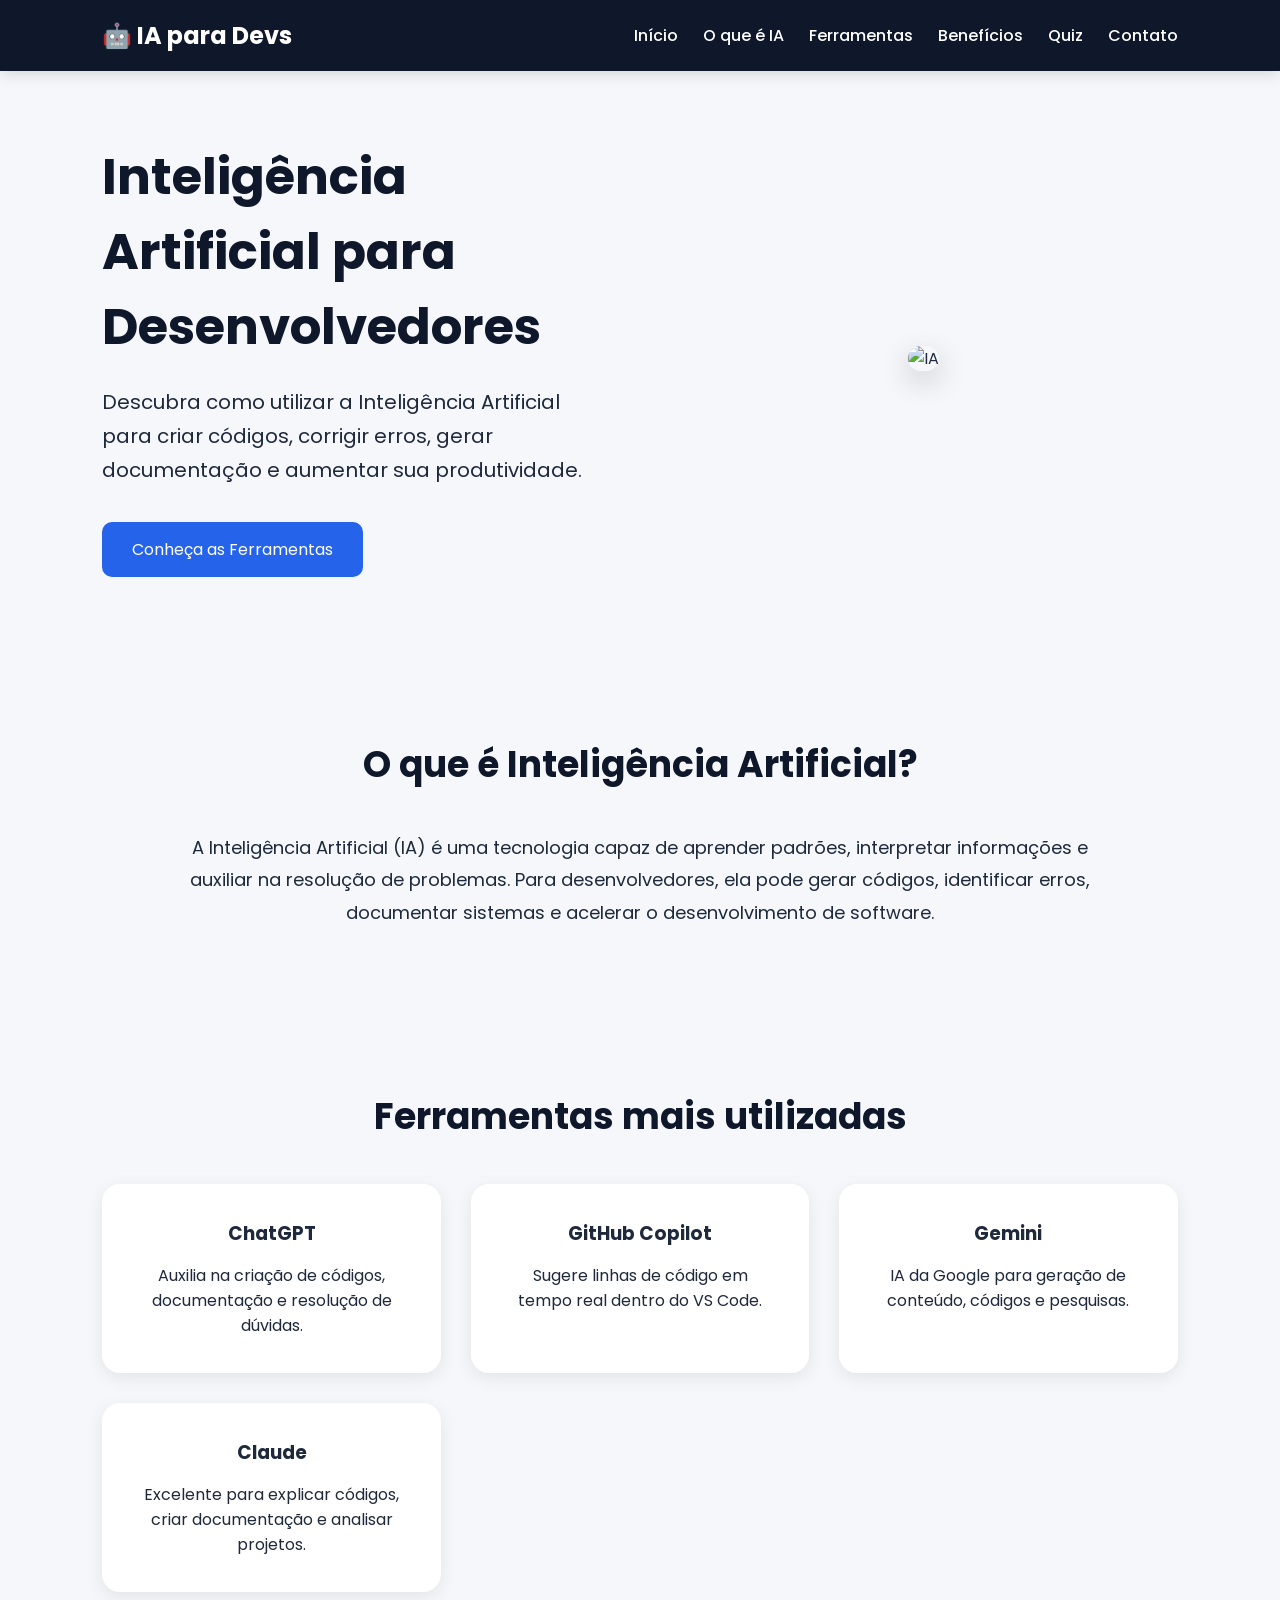
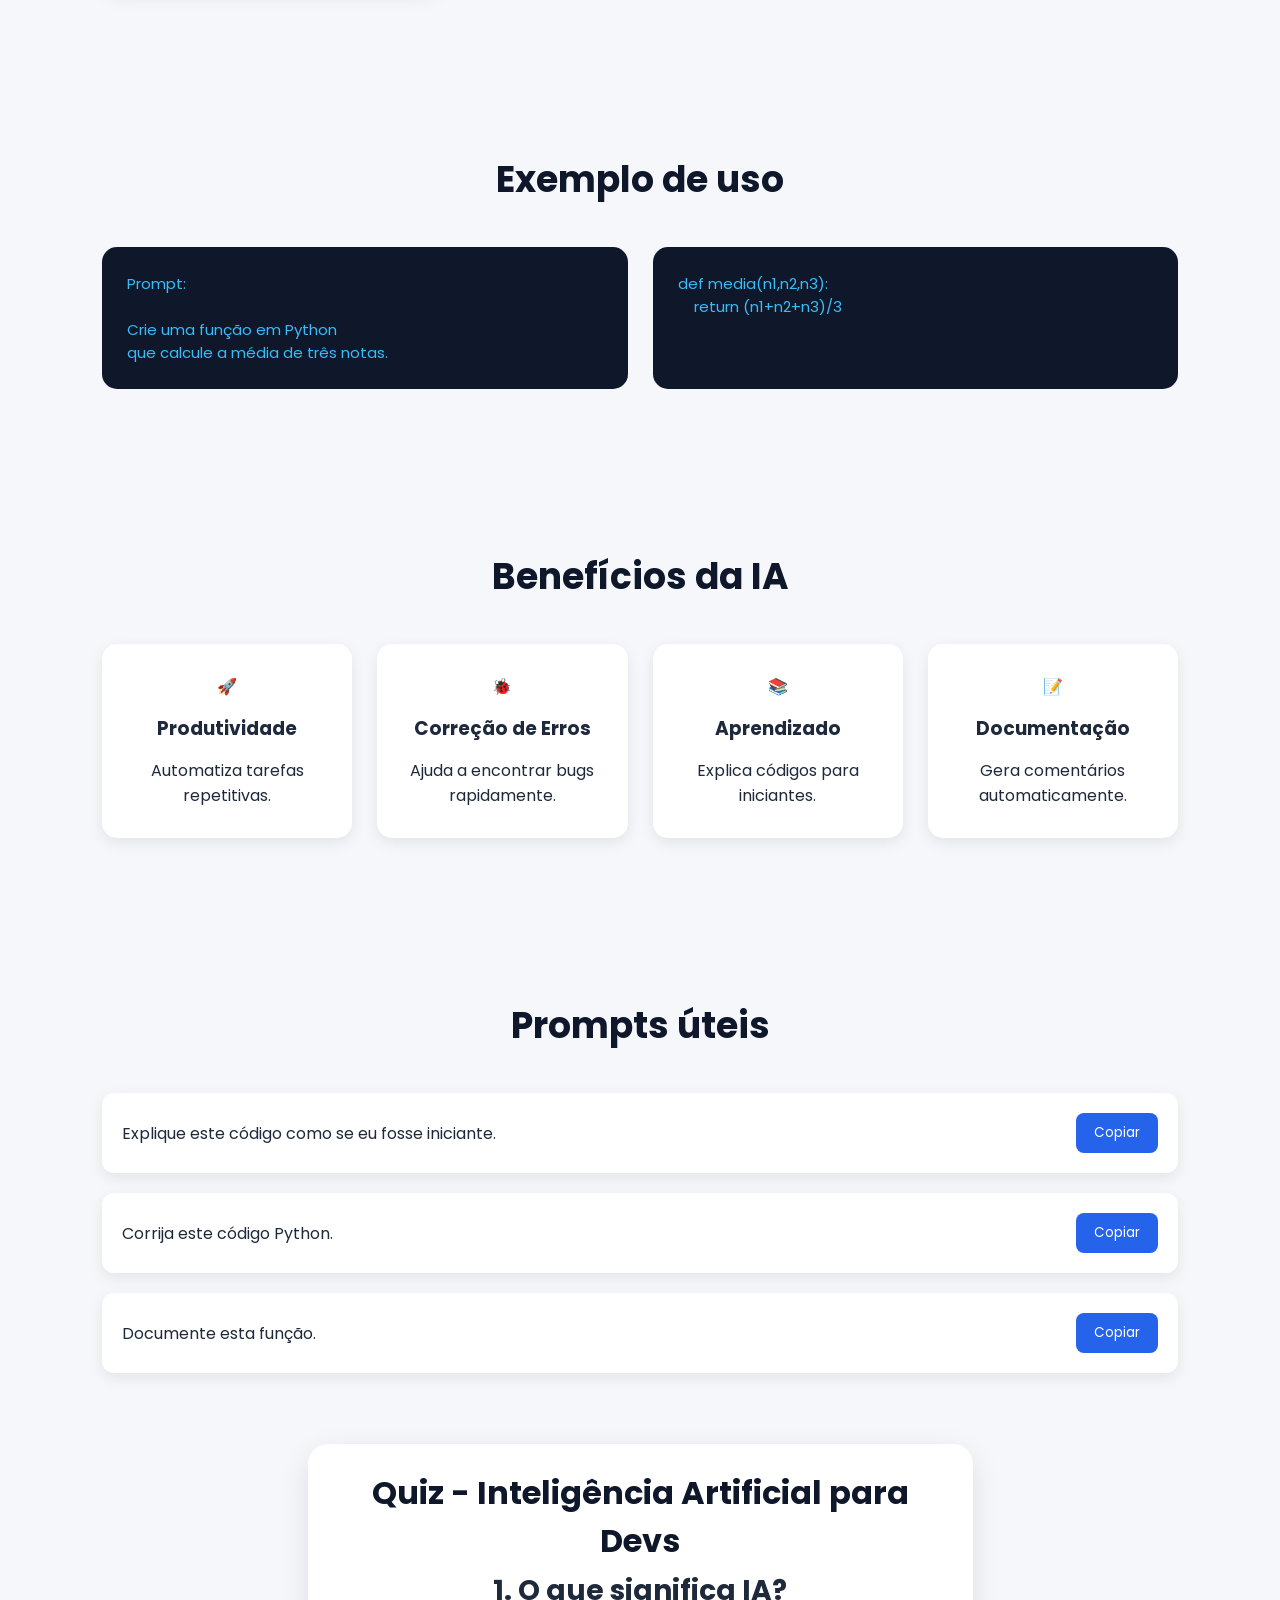
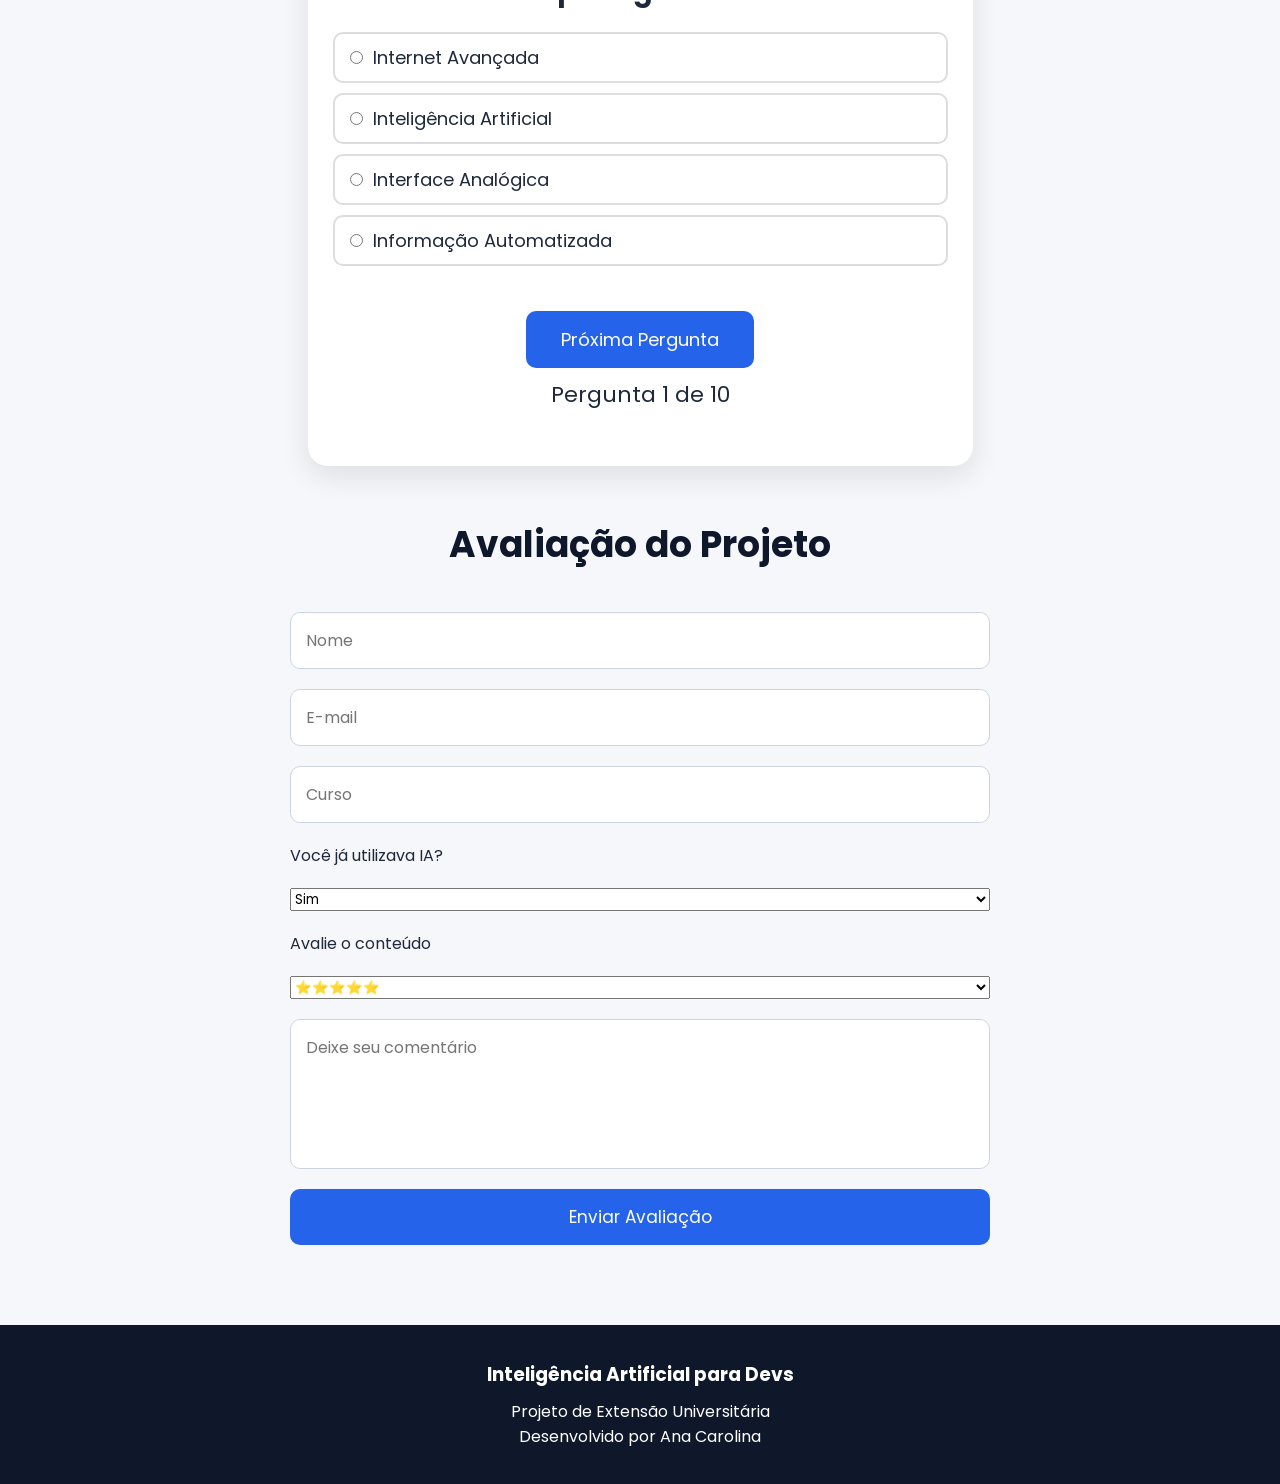
==== index.html @ 71dcc90c "Add files via upload" ====
<!DOCTYPE html>
<html lang="pt-BR">

<head>
    <meta charset="UTF-8">
    <meta name="viewport" content="width=device-width, initial-scale=1.0">
    <title>Inteligência Artificial para Devs</title>

    <link rel="stylesheet" href="style.css">

    <link rel="preconnect" href="https://fonts.googleapis.com">
    <link rel="preconnect" href="https://fonts.gstatic.com" crossorigin>

    <link href="https://fonts.googleapis.com/css2?family=Poppins:wght@300;400;500;600;700&display=swap"
        rel="stylesheet">

    <script src="https://kit.fontawesome.com/7d3cb5b6b7.js" crossorigin="anonymous"></script>

</head>

<body>

    <!-- MENU -->

    <header>

        <div class="logo">
            🤖 IA para Devs
        </div>

        <nav>

            <a href="#inicio">Início</a>

            <a href="#sobre">O que é IA</a>

            <a href="#ferramentas">Ferramentas</a>

            <a href="#beneficios">Benefícios</a>

            <a href="#quiz">Quiz</a>

            <a href="#contato">Contato</a>

        </nav>

    </header>

    <!-- BANNER -->

    <section class="banner" id="inicio">

        <div class="texto-banner">

            <h1>Inteligência Artificial para Desenvolvedores</h1>

            <p>
                Descubra como utilizar a Inteligência Artificial para criar códigos,
                corrigir erros, gerar documentação e aumentar sua produtividade.
            </p>

            <a href="#ferramentas" class="botao">
                Conheça as Ferramentas
            </a>

        </div>

        <div class="imagem-banner">

            <img src="https://images.unsplash.com/photo-1677442136019-21780ecad995?w=900" alt="IA">

        </div>

    </section>

    <!-- SOBRE -->

    <section class="sobre" id="sobre">

        <h2>O que é Inteligência Artificial?</h2>

        <p>

            A Inteligência Artificial (IA) é uma tecnologia capaz de aprender padrões,
            interpretar informações e auxiliar na resolução de problemas.

            Para desenvolvedores, ela pode gerar códigos, identificar erros,
            documentar sistemas e acelerar o desenvolvimento de software.

        </p>

    </section>

    <!-- FERRAMENTAS -->

    <section class="cards" id="ferramentas">

        <h2>Ferramentas mais utilizadas</h2>

        <div class="container-cards">

            <div class="card">

                <i class="fa-solid fa-robot"></i>

                <h3>ChatGPT</h3>

                <p>
                    Auxilia na criação de códigos,
                    documentação e resolução de dúvidas.
                </p>

            </div>

            <div class="card">

                <i class="fa-brands fa-github"></i>

                <h3>GitHub Copilot</h3>

                <p>
                    Sugere linhas de código em tempo real
                    dentro do VS Code.
                </p>

            </div>

            <div class="card">

                <i class="fa-solid fa-gem"></i>

                <h3>Gemini</h3>

                <p>
                    IA da Google para geração de conteúdo,
                    códigos e pesquisas.
                </p>

            </div>

            <div class="card">

                <i class="fa-solid fa-brain"></i>

                <h3>Claude</h3>

                <p>
                    Excelente para explicar códigos,
                    criar documentação e analisar projetos.
                </p>

            </div>

        </div>

    </section>

    <!-- EXEMPLO -->

    <section class="codigo">

        <h2>Exemplo de uso</h2>

        <div class="codigo-box">

<pre>
Prompt:

Crie uma função em Python
que calcule a média de três notas.
</pre>

<pre>
def media(n1,n2,n3):
    return (n1+n2+n3)/3
</pre>

        </div>

    </section>

    <!-- BENEFÍCIOS -->

    <section class="beneficios" id="beneficios">

        <h2>Benefícios da IA</h2>

        <div class="container-beneficios">

            <div class="beneficio">

                🚀

                <h3>Produtividade</h3>

                <p>Automatiza tarefas repetitivas.</p>

            </div>

            <div class="beneficio">

                🐞

                <h3>Correção de Erros</h3>

                <p>Ajuda a encontrar bugs rapidamente.</p>

            </div>

            <div class="beneficio">

                📚

                <h3>Aprendizado</h3>

                <p>Explica códigos para iniciantes.</p>

            </div>

            <div class="beneficio">

                📝

                <h3>Documentação</h3>

                <p>Gera comentários automaticamente.</p>

            </div>

        </div>

    </section>

    <!-- PROMPTS -->

    <section class="prompts">

        <h2>Prompts úteis</h2>

        <div class="prompt">

            <p id="prompt1">

Explique este código como se eu fosse iniciante.

            </p>

            <button onclick="copiarPrompt('prompt1')">

                Copiar

            </button>

        </div>

        <div class="prompt">

            <p id="prompt2">

Corrija este código Python.

            </p>

            <button onclick="copiarPrompt('prompt2')">

                Copiar

            </button>

        </div>

        <div class="prompt">

            <p id="prompt3">

Documente esta função.

            </p>

            <button onclick="copiarPrompt('prompt3')">

                Copiar

            </button>

        </div>

    </section>
<!-- QUIZ -->

<section class="quiz" id="quiz">

    <h2>Quiz - Inteligência Artificial para Devs</h2>

    <div id="quiz-container">

        <h3 id="pergunta"></h3>

        <div id="respostas"></div>

        <br>

        <button id="btnProxima">
            Próxima Pergunta
        </button>

        <p id="progresso"></p>

    </div>

    <div id="resultado" style="display:none;">

        <h2>Resultado</h2>

        <h3 id="notaFinal"></h3>

        <p id="mensagemFinal"></p>

    </div>

</section>

    <!-- CONTATO -->

<section class="contato" id="contato">

    <h2>Avaliação do Projeto</h2>

    <form id="formulario">

        <input
            type="text"
            id="nome"
            placeholder="Nome"
            required>

        <input
            type="email"
            id="email"
            placeholder="E-mail"
            required>

        <input
            type="text"
            id="curso"
            placeholder="Curso"
            required>

        <label>Você já utilizava IA?</label>

        <select id="ia">

            <option>Sim</option>

            <option>Não</option>

        </select>

        <label>Avalie o conteúdo</label>

        <select id="nota">

            <option value="5">⭐⭐⭐⭐⭐</option>
            <option value="4">⭐⭐⭐⭐</option>
            <option value="3">⭐⭐⭐</option>
            <option value="2">⭐⭐</option>
            <option value="1">⭐</option>

        </select>

        <textarea
            id="comentario"
            placeholder="Deixe seu comentário"
            required></textarea>

        <button type="submit">

            Enviar Avaliação

        </button>

    </form>

</section>









    <!-- RODAPÉ -->

    <footer>

        <h3>Inteligência Artificial para Devs</h3>

        <p>

Projeto de Extensão Universitária

        </p>

        <p>

Desenvolvido por Ana Carolina

        </p>

    </footer>

<script src="script.js"></script>

</body>

</html>
---- style.css ----
/* RESET */

*{
    margin:0;
    padding:0;
    box-sizing:border-box;
    font-family:'Poppins',sans-serif;
}

html{
    scroll-behavior:smooth;
}

body{
    background:#f5f7fb;
    color:#1e293b;
}

/* MENU */

header{
    width:100%;
    background:#0f172a;
    color:white;
    display:flex;
    justify-content:space-between;
    align-items:center;
    padding:18px 8%;
    position:fixed;
    top:0;
    left:0;
    z-index:1000;
    box-shadow:0 2px 15px rgba(0,0,0,.15);
}

.logo{
    font-size:24px;
    font-weight:700;
}

nav{
    display:flex;
    gap:25px;
}

nav a{
    text-decoration:none;
    color:white;
    transition:.3s;
    font-weight:500;
}

nav a:hover{
    color:#38bdf8;
}

/* BANNER */

.banner{
    display:flex;
    justify-content:space-between;
    align-items:center;
    padding:140px 8% 80px;
    gap:60px;
    flex-wrap:wrap;
}

.texto-banner{
    flex:1;
}

.texto-banner h1{
    font-size:50px;
    color:#0f172a;
    margin-bottom:20px;
}

.texto-banner p{
    font-size:20px;
    line-height:1.7;
    margin-bottom:35px;
}

.botao{
    background:#2563eb;
    color:white;
    text-decoration:none;
    padding:15px 30px;
    border-radius:10px;
    transition:.3s;
    display:inline-block;
}

.botao:hover{
    background:#1d4ed8;
    transform:translateY(-3px);
}

.imagem-banner{
    flex:1;
    text-align:center;
}

.imagem-banner img{
    width:100%;
    max-width:500px;
    border-radius:20px;
    box-shadow:0 10px 30px rgba(0,0,0,.2);
}

/* SEÇÕES */

section{
    padding:80px 8%;
}

section h2{
    text-align:center;
    font-size:36px;
    margin-bottom:40px;
    color:#0f172a;
}

/* SOBRE */

.sobre p{
    max-width:900px;
    margin:auto;
    text-align:center;
    font-size:18px;
    line-height:1.8;
}

/* CARDS */

.container-cards{
    display:grid;
    grid-template-columns:repeat(auto-fit,minmax(250px,1fr));
    gap:30px;
}

.card{
    background:white;
    border-radius:18px;
    padding:35px;
    text-align:center;
    transition:.4s;
    box-shadow:0 5px 18px rgba(0,0,0,.08);
}

.card:hover{
    transform:translateY(-10px);
}

.card i{
    font-size:55px;
    color:#2563eb;
    margin-bottom:20px;
}

.card h3{
    margin-bottom:15px;
}

/* CÓDIGO */

.codigo-box{
    display:grid;
    grid-template-columns:1fr 1fr;
    gap:25px;
}

.codigo pre{
    background:#0f172a;
    color:#38bdf8;
    padding:25px;
    border-radius:15px;
    overflow:auto;
    font-size:15px;
}

/* BENEFÍCIOS */

.container-beneficios{
    display:grid;
    grid-template-columns:repeat(auto-fit,minmax(220px,1fr));
    gap:25px;
}

.beneficio{
    background:white;
    text-align:center;
    padding:30px;
    border-radius:15px;
    box-shadow:0 5px 15px rgba(0,0,0,.08);
    transition:.3s;
}

.beneficio:hover{
    transform:scale(1.05);
}

.beneficio h3{
    margin:15px 0;
}

/* PROMPTS */

.prompt{
    background:white;
    display:flex;
    justify-content:space-between;
    align-items:center;
    margin-bottom:20px;
    padding:20px;
    border-radius:12px;
    box-shadow:0 5px 15px rgba(0,0,0,.08);
}

.prompt button{
    background:#2563eb;
    color:white;
    border:none;
    padding:10px 18px;
    border-radius:8px;
    cursor:pointer;
    transition:.3s;
}

.prompt button:hover{
    background:#1d4ed8;
}

/* QUIZ */

.quiz{
    text-align:center;
}

.quiz p{
    font-size:22px;
    margin-bottom:30px;
}

.quiz button{
    padding:15px 25px;
    margin:10px;
    border:none;
    border-radius:10px;
    background:#2563eb;
    color:white;
    cursor:pointer;
    transition:.3s;
}

.quiz button:hover{
    background:#1d4ed8;
}

/* FORMULÁRIO */

form{
    max-width:700px;
    margin:auto;
    display:flex;
    flex-direction:column;
    gap:20px;
}

input,
textarea{
    padding:15px;
    border-radius:10px;
    border:1px solid #cbd5e1;
    font-size:16px;
}

textarea{
    height:150px;
    resize:none;
}

form button{
    background:#2563eb;
    color:white;
    border:none;
    padding:15px;
    border-radius:10px;
    cursor:pointer;
    font-size:17px;
    transition:.3s;
}

form button:hover{
    background:#1d4ed8;
}

/* RODAPÉ */

footer{
    background:#0f172a;
    color:white;
    text-align:center;
    padding:35px;
}

footer h3{
    margin-bottom:10px;
}

/* RESPONSIVO */

@media(max-width:900px){

header{
    flex-direction:column;
    gap:20px;
    position:relative;
}

nav{
    flex-wrap:wrap;
    justify-content:center;
}

.banner{
    padding-top:50px;
    flex-direction:column;
}

.texto-banner h1{
    font-size:36px;
    text-align:center;
}

.texto-banner p{
    text-align:center;
}

.texto-banner{
    text-align:center;
}

.codigo-box{
    grid-template-columns:1fr;
}

.prompt{
    flex-direction:column;
    gap:15px;
}

}


/* ===========================
   QUIZ
=========================== */

.quiz{

    max-width:665px;
    margin:-29px auto;
    background:white;
    padding: 25px;
    border-radius:20px;
    box-shadow:0 10px 30px rgba(0,0,0,.1);

}
.quiz h2{

    font-size:32px;
    margin-bottom:5px;

}


#pergunta{

    font-size:28px;
    margin-bottom:20px;
    text-align:center;

}


#respostas label{

    display:flex;
    align-items:center;
    gap:10px;

    padding:10px 15px;
    margin-bottom:10px;

    border:2px solid #ddd;
    border-radius:10px;

    cursor:pointer;
    transition:.3s;

    font-size:18px;

}

#respostas label:hover{

    background:#f3f8ff;
    border-color:#2563eb;

}

#btnProxima{

    background:#2563eb;
    color:white;
    border:none;
    padding:15px 35px;
    border-radius:10px;
    cursor:pointer;
    font-size:18px;

}

#btnProxima:hover{

    background:#1d4ed8;

}

#resultado{

    text-align:center;

}

#notaFinal{

    color:#2563eb;
    font-size:32px;

}

#mensagemFinal{

    font-size:22px;
    margin-top:20px;

}
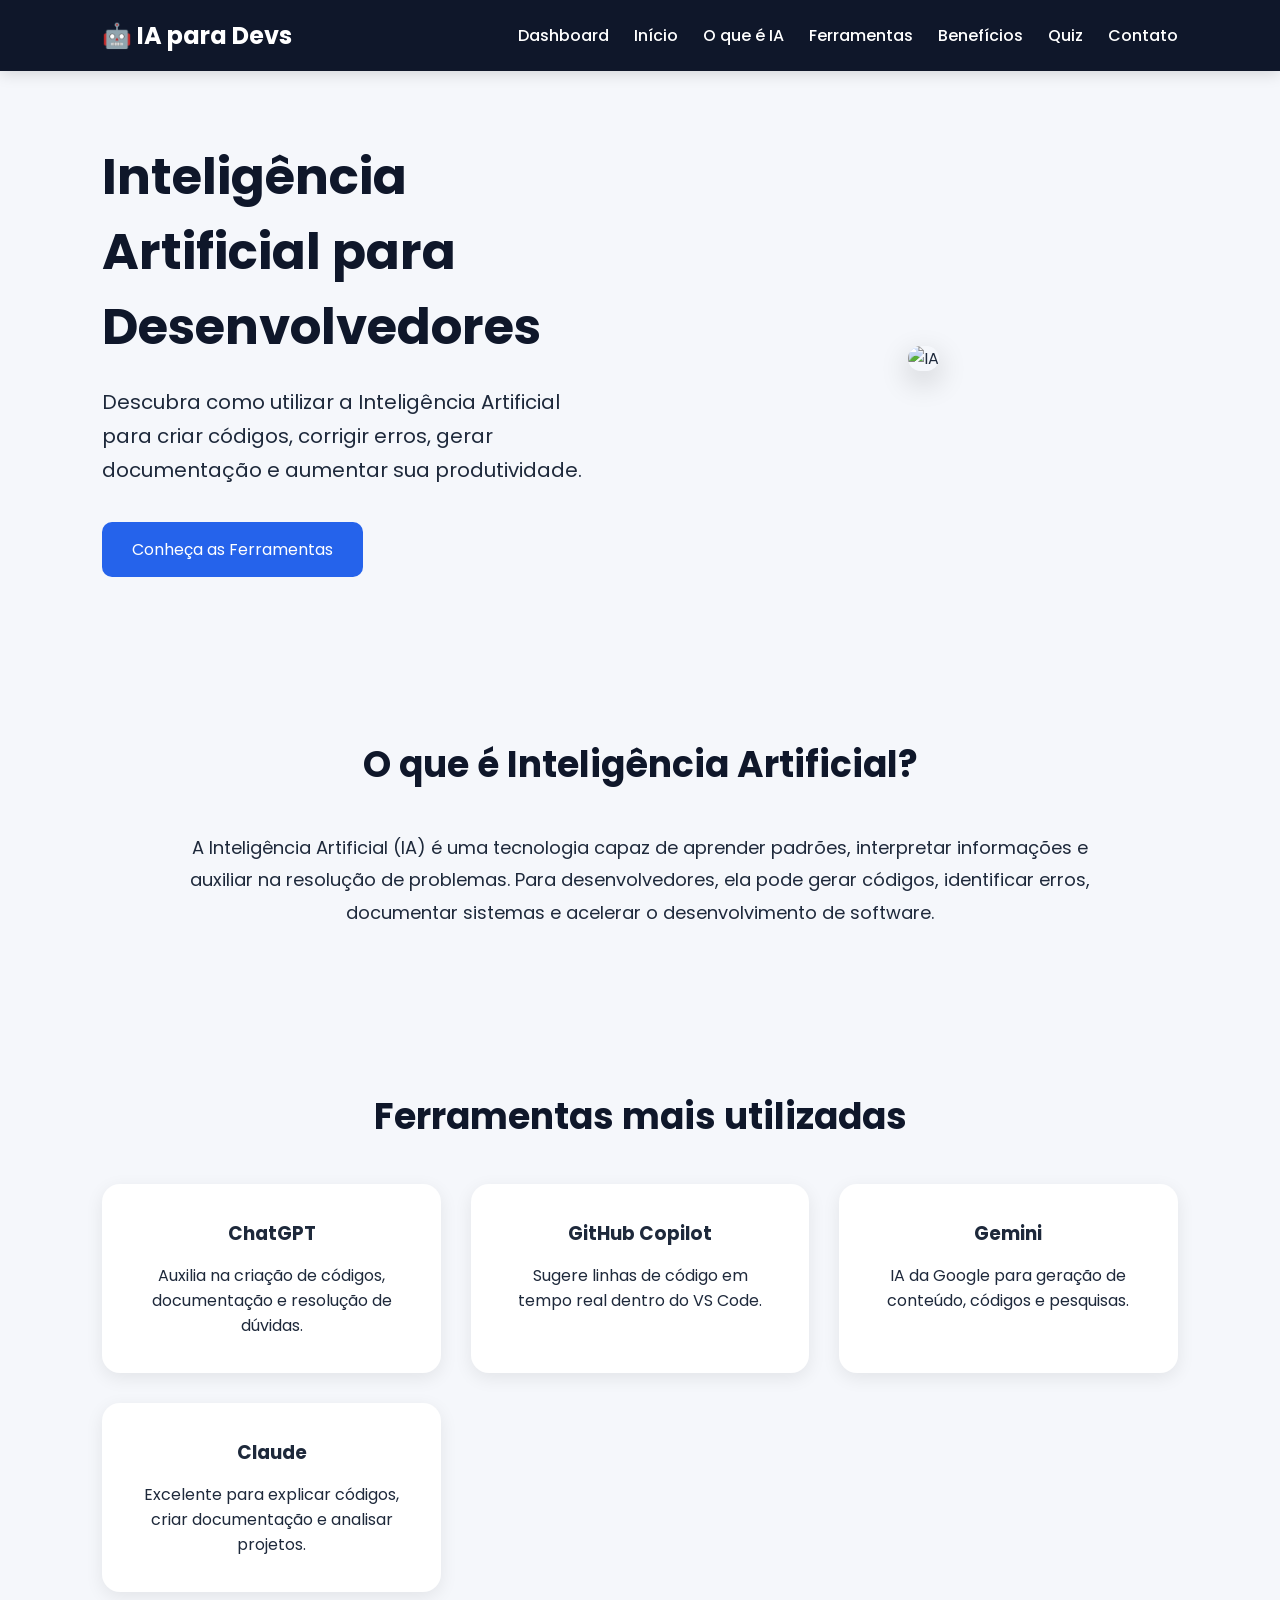
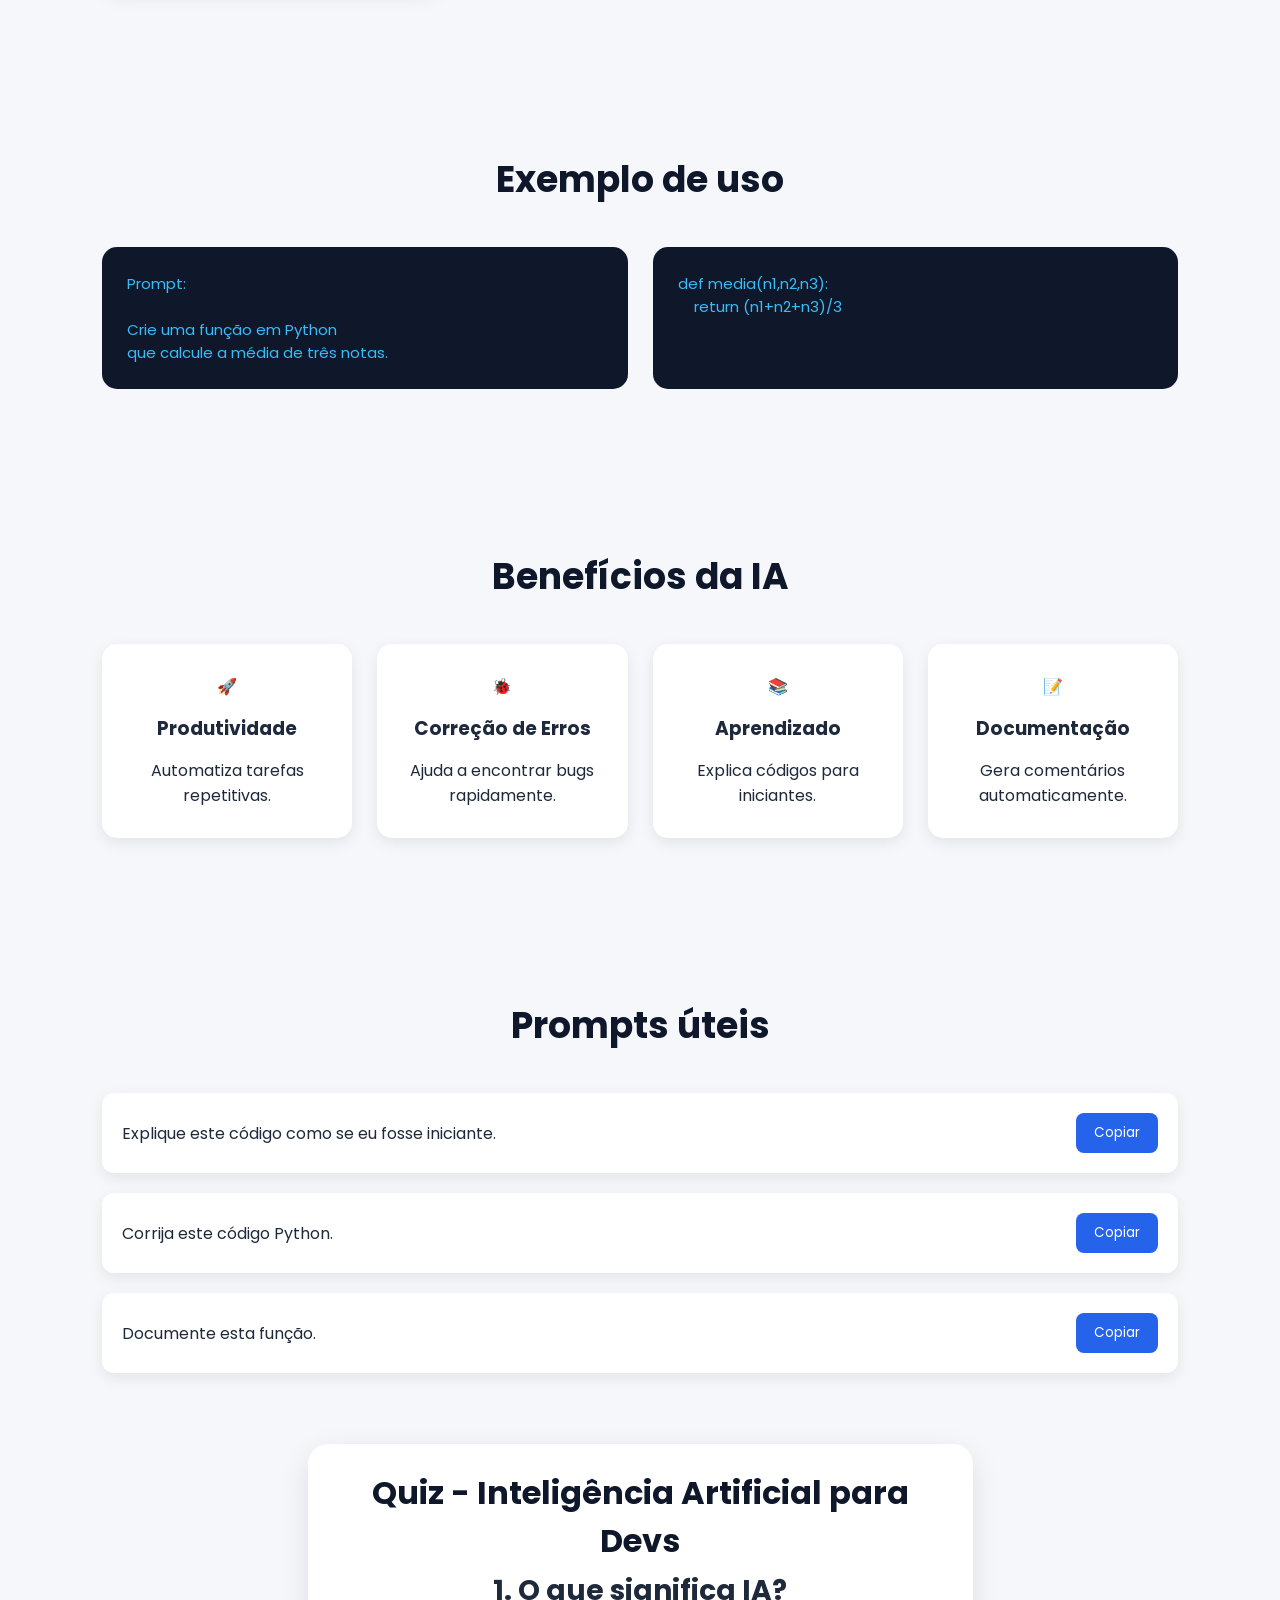
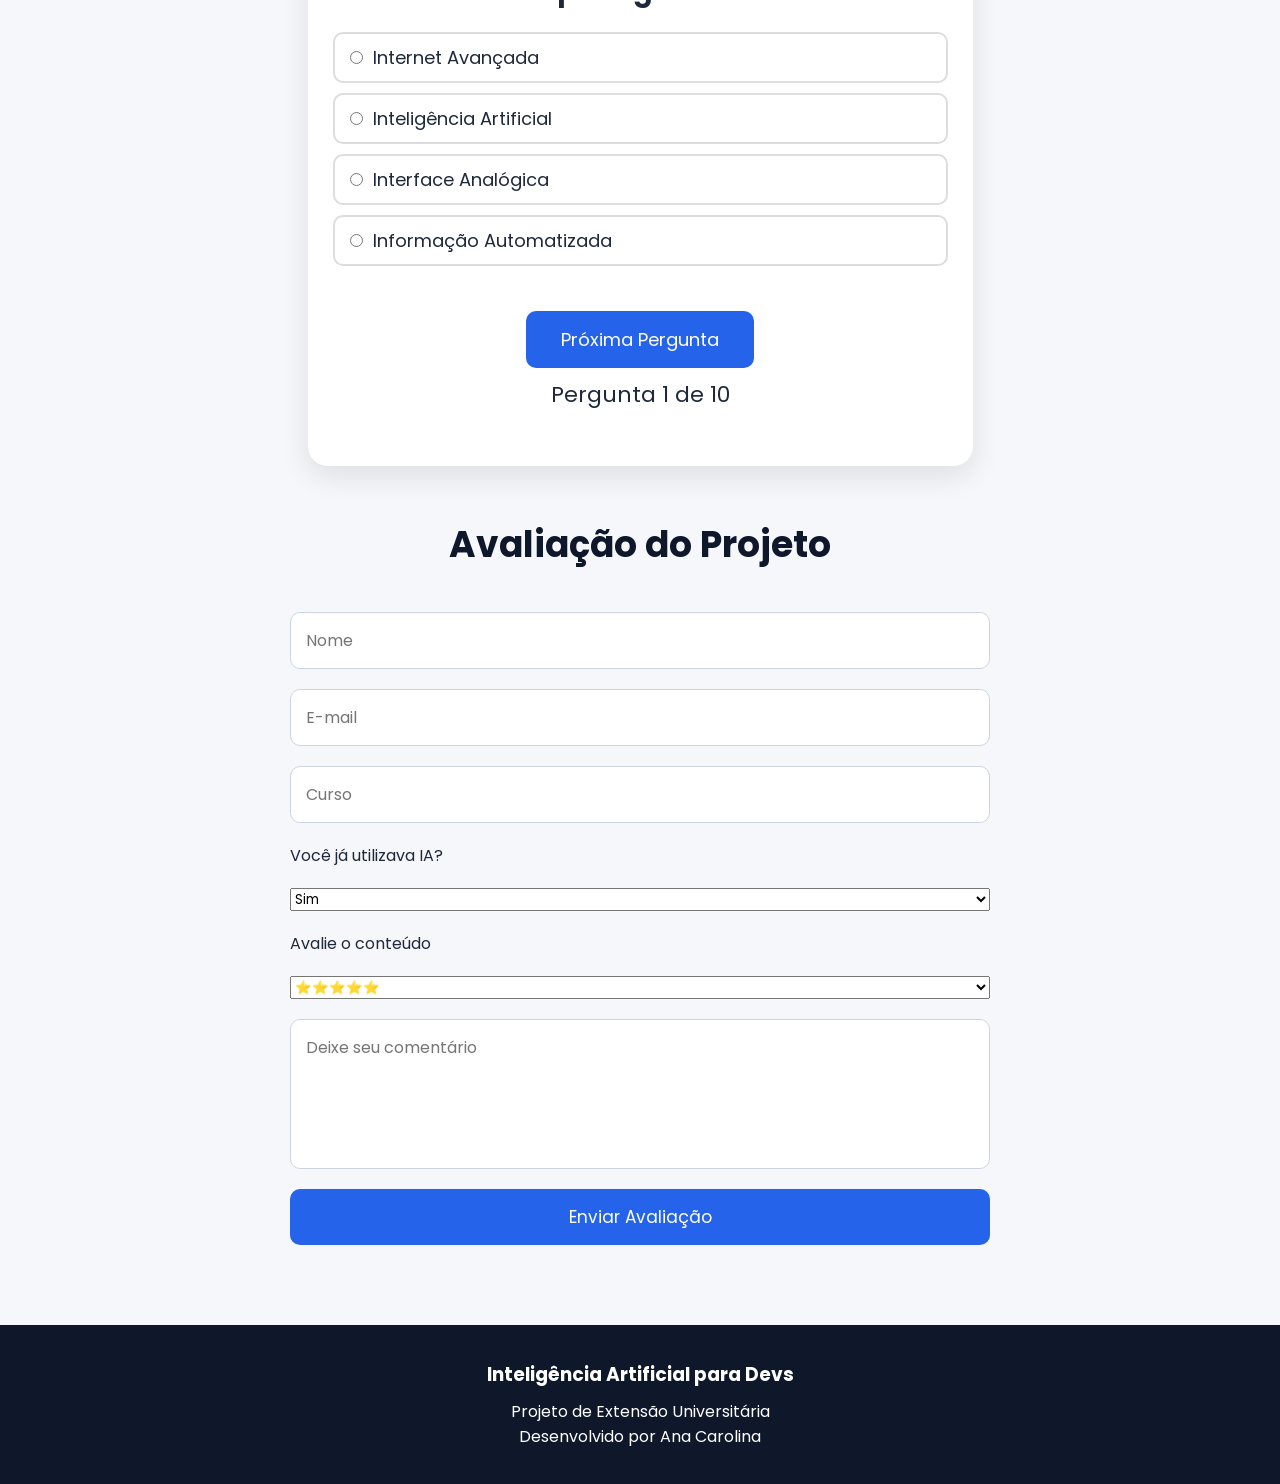
==== commit 718e156d: "Update index.html" ====
--- a/index.html
+++ b/index.html
@@ -29,7 +29,7 @@
         </div>
 
         <nav>
-
+         <a href="dashboard.html">Dashboard</a>
             <a href="#inicio">Início</a>
 
             <a href="#sobre">O que é IA</a>
@@ -415,4 +415,4 @@
 
 </body>
 
-</html>+</html>
